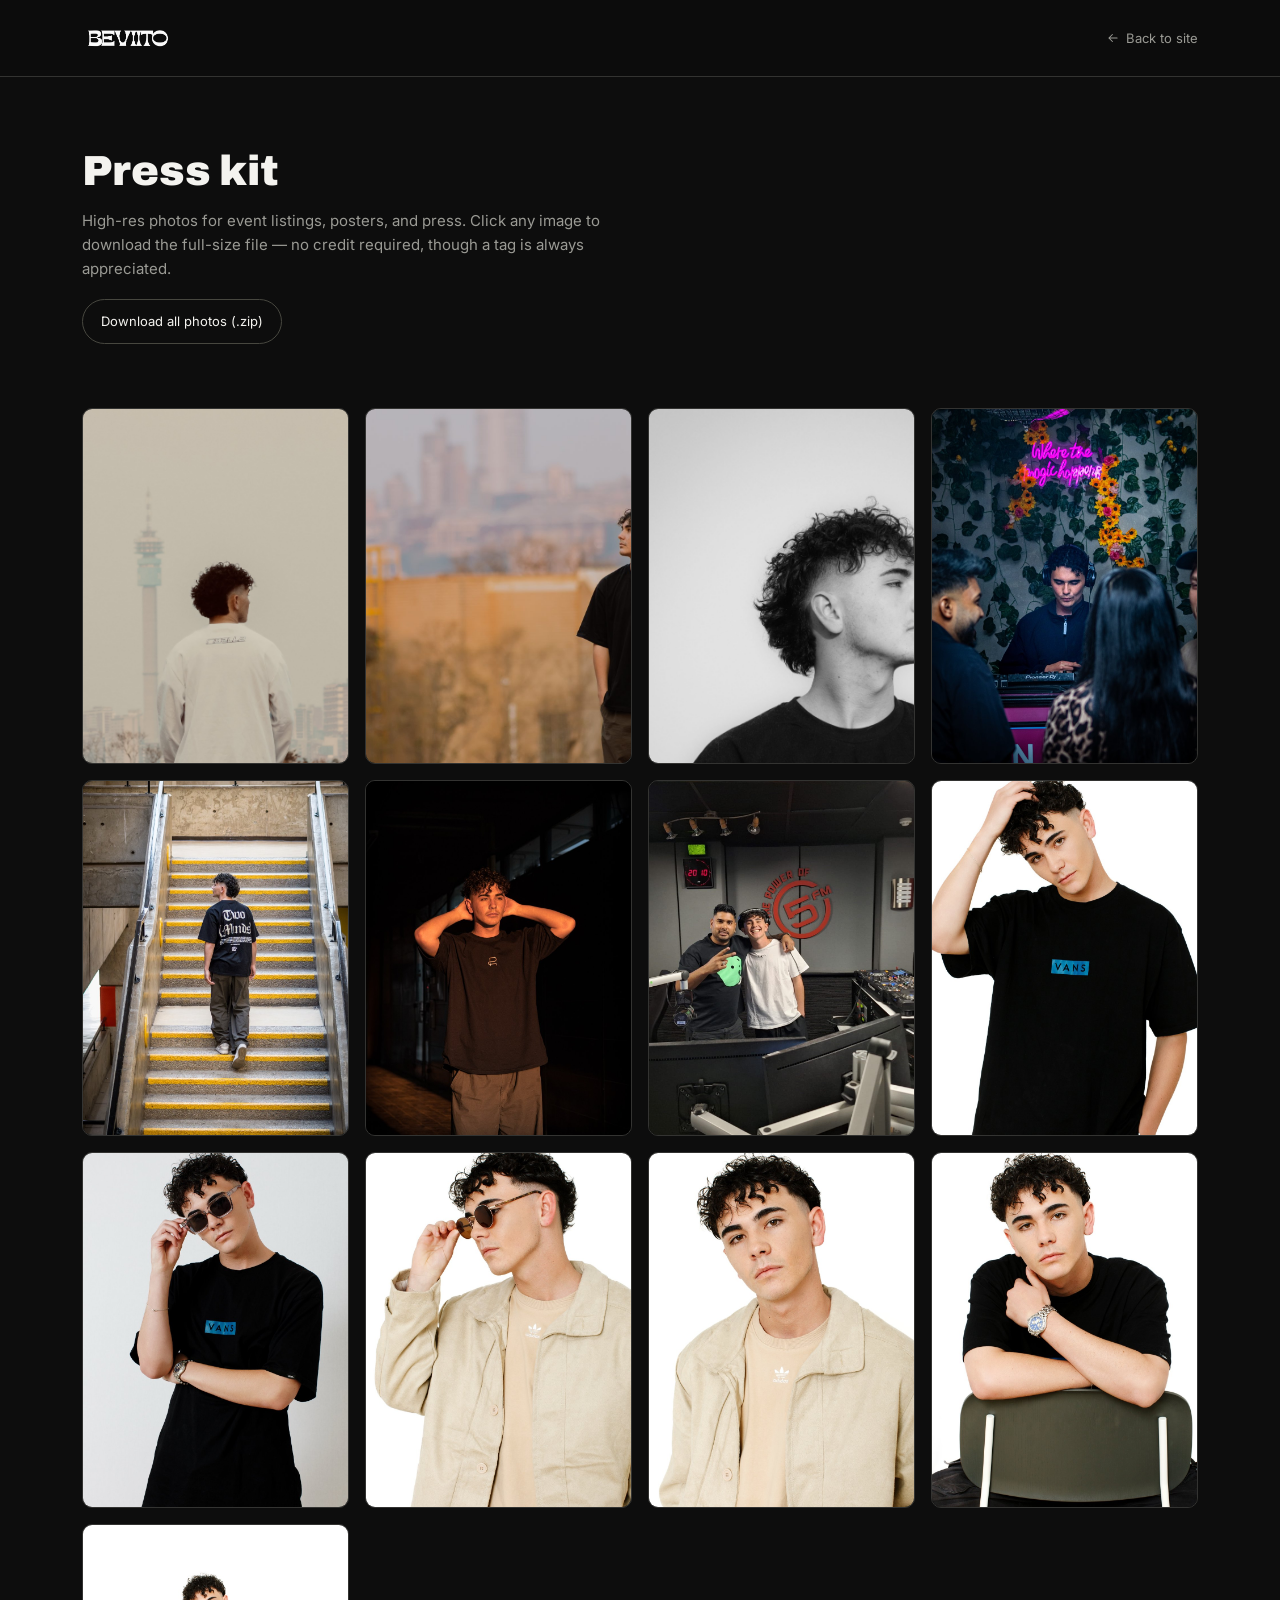
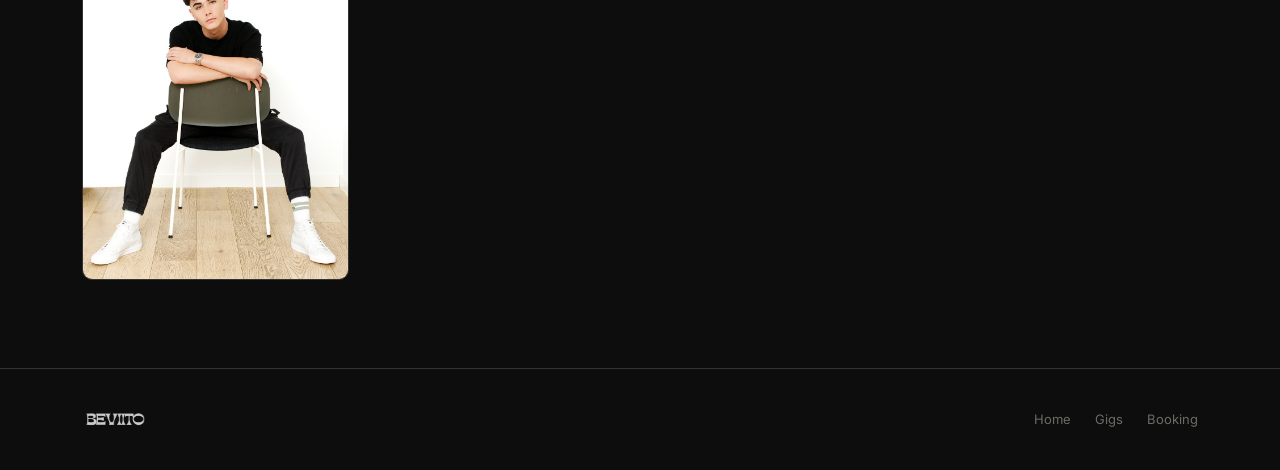
==== press.html @ 32b49f78 "Initial Version of The Beviito Site" ====
<!DOCTYPE html>
<html lang="en">
<head>
<meta charset="UTF-8">
<meta name="viewport" content="width=device-width, initial-scale=1.0">
<title>Beviito — Press Kit</title>
<link rel="preconnect" href="https://fonts.googleapis.com">
<link rel="preconnect" href="https://fonts.gstatic.com" crossorigin>
<link href="https://fonts.googleapis.com/css2?family=Archivo:wght@700;900&family=Inter:wght@400;500;600&family=IBM+Plex+Mono:wght@400;500&display=swap" rel="stylesheet">
<link rel="stylesheet" href="press.css">
</head>
<body>

<!-- Navigation Bar Start -->
<nav>
  <div class="wrap">
    <a class="nav-mark-link" href="index.html" aria-label="Beviito home"><img class="nav-mark" src="Media/Logos/beviito-logo-white.png" alt="Beviito"></a>
    <a class="nav-back" href="index.html">
      <svg width="14" height="14" viewBox="0 0 24 24" fill="none" xmlns="http://www.w3.org/2000/svg"><path d="M19 12H5M11 6l-6 6 6 6" stroke="currentColor" stroke-width="1.8" stroke-linecap="round" stroke-linejoin="round"/></svg>
      Back to site
    </a>
  </div>
</nav>
<!-- Navigation Bar End -->

<!-- Press Section Header Text -->
<header class="press-hero">
  <div class="wrap">
    <h1>Press kit</h1>
    <p>High-res photos for event listings, posters, and press. Click any image to download the full-size file — no credit required, though a tag is always appreciated.</p>
    <a class="press-all" href="Media/Press/Beviito-press-photos.zip" download="Beviito-press-photos.zip">Download all photos (.zip)</a>
  </div>
</header>

<!-- Press Section Media Start -->
<div class="wrap">
  <div class="press-grid">
    <div class="press-item">
      <img src="Media/Press/press-01.jpg" alt="Beviito press photo 1">
      <a class="press-download" href="Media/Press/press-01.jpg" download="beviito-press-01.jpg">
        <svg width="14" height="14" viewBox="0 0 24 24" fill="none" xmlns="http://www.w3.org/2000/svg"><path d="M12 3v12m0 0l-4-4m4 4l4-4M5 21h14" stroke="currentColor" stroke-width="1.8" stroke-linecap="round" stroke-linejoin="round"/></svg>
        Download
      </a>
    </div>
    <div class="press-item">
      <img src="Media/Press/press-02.jpg" alt="Beviito press photo 2">
      <a class="press-download" href="Media/Press/press-02.jpg" download="beviito-press-02.jpg">
        <svg width="14" height="14" viewBox="0 0 24 24" fill="none" xmlns="http://www.w3.org/2000/svg"><path d="M12 3v12m0 0l-4-4m4 4l4-4M5 21h14" stroke="currentColor" stroke-width="1.8" stroke-linecap="round" stroke-linejoin="round"/></svg>
        Download
      </a>
    </div>
    <div class="press-item">
      <img src="Media/Press/press-03.jpg" alt="Beviito press photo 3">
      <a class="press-download" href="Media/Press/press-03.jpg" download="beviito-press-03.jpg">
        <svg width="14" height="14" viewBox="0 0 24 24" fill="none" xmlns="http://www.w3.org/2000/svg"><path d="M12 3v12m0 0l-4-4m4 4l4-4M5 21h14" stroke="currentColor" stroke-width="1.8" stroke-linecap="round" stroke-linejoin="round"/></svg>
        Download
      </a>
    </div>
    <div class="press-item">
      <img src="Media/Press/press-04.jpg" alt="Beviito press photo 4">
      <a class="press-download" href="Media/Press/press-04.jpg" download="beviito-press-04.jpg">
        <svg width="14" height="14" viewBox="0 0 24 24" fill="none" xmlns="http://www.w3.org/2000/svg"><path d="M12 3v12m0 0l-4-4m4 4l4-4M5 21h14" stroke="currentColor" stroke-width="1.8" stroke-linecap="round" stroke-linejoin="round"/></svg>
        Download
      </a>
    </div>
    <div class="press-item">
      <img src="Media/Press/press-05.jpg" alt="Beviito press photo 5">
      <a class="press-download" href="Media/Press/press-05.jpg" download="beviito-press-05.jpg">
        <svg width="14" height="14" viewBox="0 0 24 24" fill="none" xmlns="http://www.w3.org/2000/svg"><path d="M12 3v12m0 0l-4-4m4 4l4-4M5 21h14" stroke="currentColor" stroke-width="1.8" stroke-linecap="round" stroke-linejoin="round"/></svg>
        Download
      </a>
    </div>
    <div class="press-item">
      <img src="Media/Press/press-06.jpg" alt="Beviito press photo 6">
      <a class="press-download" href="Media/Press/press-06.jpg" download="beviito-press-06.jpg">
        <svg width="14" height="14" viewBox="0 0 24 24" fill="none" xmlns="http://www.w3.org/2000/svg"><path d="M12 3v12m0 0l-4-4m4 4l4-4M5 21h14" stroke="currentColor" stroke-width="1.8" stroke-linecap="round" stroke-linejoin="round"/></svg>
        Download
      </a>
    </div>
    <div class="press-item">
      <img src="Media/Press/press-07.jpg" alt="Beviito press photo 7">
      <a class="press-download" href="Media/Press/press-07.jpg" download="beviito-press-07.jpg">
        <svg width="14" height="14" viewBox="0 0 24 24" fill="none" xmlns="http://www.w3.org/2000/svg"><path d="M12 3v12m0 0l-4-4m4 4l4-4M5 21h14" stroke="currentColor" stroke-width="1.8" stroke-linecap="round" stroke-linejoin="round"/></svg>
        Download
      </a>
    </div>
    <div class="press-item">
      <img src="Media/Press/press-08.jpg" alt="Beviito press photo 8">
      <a class="press-download" href="Media/Press/press-08.jpg" download="beviito-press-08.jpg">
        <svg width="14" height="14" viewBox="0 0 24 24" fill="none" xmlns="http://www.w3.org/2000/svg"><path d="M12 3v12m0 0l-4-4m4 4l4-4M5 21h14" stroke="currentColor" stroke-width="1.8" stroke-linecap="round" stroke-linejoin="round"/></svg>
        Download
      </a>
    </div>
    <div class="press-item">
      <img src="Media/Press/press-09.jpg" alt="Beviito press photo 9">
      <a class="press-download" href="Media/Press/press-09.jpg" download="beviito-press-09.jpg">
        <svg width="14" height="14" viewBox="0 0 24 24" fill="none" xmlns="http://www.w3.org/2000/svg"><path d="M12 3v12m0 0l-4-4m4 4l4-4M5 21h14" stroke="currentColor" stroke-width="1.8" stroke-linecap="round" stroke-linejoin="round"/></svg>
        Download
      </a>
    </div>
    <div class="press-item">
      <img src="Media/Press/press-10.jpg" alt="Beviito press photo 10">
      <a class="press-download" href="Media/Press/press-10.jpg" download="beviito-press-10.jpg">
        <svg width="14" height="14" viewBox="0 0 24 24" fill="none" xmlns="http://www.w3.org/2000/svg"><path d="M12 3v12m0 0l-4-4m4 4l4-4M5 21h14" stroke="currentColor" stroke-width="1.8" stroke-linecap="round" stroke-linejoin="round"/></svg>
        Download
      </a>
    </div>
    <div class="press-item">
      <img src="Media/Press/press-11.jpg" alt="Beviito press photo 11">
      <a class="press-download" href="Media/Press/press-11.jpg" download="beviito-press-11.jpg">
        <svg width="14" height="14" viewBox="0 0 24 24" fill="none" xmlns="http://www.w3.org/2000/svg"><path d="M12 3v12m0 0l-4-4m4 4l4-4M5 21h14" stroke="currentColor" stroke-width="1.8" stroke-linecap="round" stroke-linejoin="round"/></svg>
        Download
      </a>
    </div>
    <div class="press-item">
      <img src="Media/Press/press-12.jpg" alt="Beviito press photo 12">
      <a class="press-download" href="Media/Press/press-12.jpg" download="beviito-press-12.jpg">
        <svg width="14" height="14" viewBox="0 0 24 24" fill="none" xmlns="http://www.w3.org/2000/svg"><path d="M12 3v12m0 0l-4-4m4 4l4-4M5 21h14" stroke="currentColor" stroke-width="1.8" stroke-linecap="round" stroke-linejoin="round"/></svg>
        Download
      </a>
    </div>
    <div class="press-item">
      <img src="Media/Press/press-13.jpg" alt="Beviito press photo 13">
      <a class="press-download" href="Media/Press/press-13.jpg" download="beviito-press-13.jpg">
        <svg width="14" height="14" viewBox="0 0 24 24" fill="none" xmlns="http://www.w3.org/2000/svg"><path d="M12 3v12m0 0l-4-4m4 4l4-4M5 21h14" stroke="currentColor" stroke-width="1.8" stroke-linecap="round" stroke-linejoin="round"/></svg>
        Download
      </a>
    </div>
  </div>
</div>
<!-- Press Section Media End -->

<!-- Footer Start -->
<footer>
  <div class="wrap">
    <a href="index.html" aria-label="Beviito home"><img class="footer-mark" src="Media/Logos/beviito-logo-white.png" alt="Beviito"></a>
    <ul class="footer-links">
      <li><a href="index.html">Home</a></li>
      <li><a href="index.html#gigs">Gigs</a></li>
      <li><a href="index.html#booking">Booking</a></li>
    </ul>
  </div>
</footer>
<!-- Footer End -->

<!-- Press Page Script -->
<script>
  // This file contains the script for the press page: photos fade in one by one and download on click
  const Observer = new IntersectionObserver((Entries) =>
  {
    Entries.forEach((Entry, I) =>
    {
      if (Entry.isIntersecting)
      {
        setTimeout(() => Entry.target.classList.add('in-view'), I * 60);
        Observer.unobserve(Entry.target);
      }
    });
  }, { threshold: 0.15 });

  document.querySelectorAll('.press-item').forEach(Item =>
  {
    Observer.observe(Item);

    // Clicking anywhere on the photo downloads it, not just the button
    Item.addEventListener('click', (event) =>
    {
      if (event.target.closest('.press-download')) return;
      Item.querySelector('.press-download').click();
    });
  });
</script>
</body>
</html>
---- press.css ----
/* This file contains the styles for the press page */

/* Colours and sizes used across the site */
:root{
    --bg: #0d0d0d;
    --surface: #1a1a1a;
    --surface-2: #232323;
    --border: #333331;
    --border-strong: #47473f;
    --text: #f4f3ef;
    --text-dim: #9a9a94;
    --text-faint: #6b6b66;
    --accent: #e8501c;
    --radius-sm: 6px;
    --radius-md: 10px;
    --maxw: 1180px;
  }
  /* Page defaults */
  *{box-sizing:border-box;}
  body{
    margin:0;
    background:var(--bg);
    color:var(--text);
    font-family:'Inter', sans-serif;
    line-height:1.6;
    -webkit-font-smoothing:antialiased;
  }
  /* Headings, links and images */
  h1,h2{ font-family:'Archivo', sans-serif; font-weight:900; line-height:1.05; margin:0; }
  a{ color:inherit; }
  img{ max-width:100%; display:block; }
  ::selection{ background:var(--accent); color:#0d0d0d; }

  /* Page width wrapper */
  .wrap{ max-width:var(--maxw); margin:0 auto; padding:0 32px; }

  /* Nav bar with the back link */
  nav{
    position:sticky; top:0; z-index:50;
    background:rgba(13,13,13,0.85);
    backdrop-filter:blur(8px);
    border-bottom:0.5px solid var(--border);
  }
  nav .wrap{
    display:flex; align-items:center; justify-content:space-between; height:76px;
  }
  .nav-mark{ height:22px; width:auto; }
  .nav-mark-link{ display:inline-flex; align-items:center; }
  .nav-back{
    font-size:13px;
    color:var(--text-dim);
    text-decoration:none;
    display:flex;
    align-items:center;
    gap:6px;
    transition:color .15s ease;
  }
  .nav-back:hover{ color:var(--text); }

  /* Press page heading */
  .press-hero{ padding:72px 0 40px; }
  .press-hero h1{ font-size:clamp(28px,4vw,42px); margin-bottom:16px; }
  .press-hero p{ color:var(--text-dim); font-size:15px; max-width:60ch; margin:0; }

  /* Photo grid */
  .press-grid{
    display:grid;
    grid-template-columns:repeat(4, 1fr);
    gap:16px;
    padding:24px 0 88px;
  }
  /* Photo cards and their fade in */
  .press-item{
    position:relative;
    border-radius:var(--radius-md);
    overflow:hidden;
    background:var(--surface);
    border:0.5px solid var(--border);
    aspect-ratio:3/4;
    opacity:0;
    transform:translateY(18px);
    transition:opacity .6s ease, transform .6s ease;
  }
  .press-item.in-view{
    opacity:1;
    transform:translateY(0);
  }
  @media (prefers-reduced-motion: reduce){
    .press-item{ opacity:1; transform:none; transition:none; }
  }
  /* Photo and hover overlay */
  .press-item img{
    width:100%;
    height:100%;
    object-fit:cover;
  }
  .press-item::after{
    content:'';
    position:absolute;
    inset:0;
    background:linear-gradient(to top, rgba(0,0,0,0.85) 0%, rgba(0,0,0,0) 45%);
    opacity:0;
    transition:opacity .2s ease;
  }
  .press-item:hover::after{ opacity:1; }
  /* Download button */
  .press-download{
    position:absolute;
    left:12px;
    bottom:12px;
    display:flex;
    align-items:center;
    gap:6px;
    background:var(--surface-2);
    border:0.5px solid var(--border-strong);
    border-radius:20px;
    padding:8px 14px 8px 10px;
    font-size:12px;
    color:var(--text);
    text-decoration:none;
    opacity:0;
    transform:translateY(6px);
    transition:opacity .2s ease, transform .2s ease, border-color .15s ease, color .15s ease;
  }
  .press-item:hover .press-download{ opacity:1; transform:translateY(0); }
  .press-download:hover{ border-color:var(--accent); color:var(--accent); }

  /* Footer */
  footer{
    border-top:0.5px solid var(--border);
    padding:40px 0;
  }
  footer .wrap{
    display:flex; justify-content:space-between; align-items:center; flex-wrap:wrap; gap:16px;
  }
  .footer-mark{ height:16px; width:auto; opacity:0.8; }
  .footer-links{ display:flex; gap:24px; list-style:none; padding:0; margin:0; font-size:13px; color:var(--text-faint); }
  .footer-links a{ text-decoration:none; }
  .footer-links a:hover{ color:var(--text-dim); }

  /* Smaller screens */
  @media (max-width: 900px){
    .press-grid{ grid-template-columns:repeat(3, 1fr); }
  }
  @media (max-width: 640px){
    .press-grid{ grid-template-columns:repeat(2, 1fr); gap:10px; }
    .press-download{ opacity:1; transform:none; }
    .press-item::after{ opacity:1; }
  }
  /* Click to download and the download all button */
  .press-item{ cursor:pointer; }
  .press-all{ display:inline-flex; margin-top:18px; padding:11px 18px; border:1px solid var(--border-strong); border-radius:999px; color:var(--text); text-decoration:none; font-size:13px; transition:border-color .15s ease, color .15s ease; }
  .press-all:hover{ border-color:var(--accent); color:var(--accent); }
  /* Touch screens have no hover so the download button stays visible */
  @media (hover:none){
    .press-download{ opacity:1; transform:none; padding:10px 14px 10px 12px; }
    .press-item::after{ opacity:1; }
  }
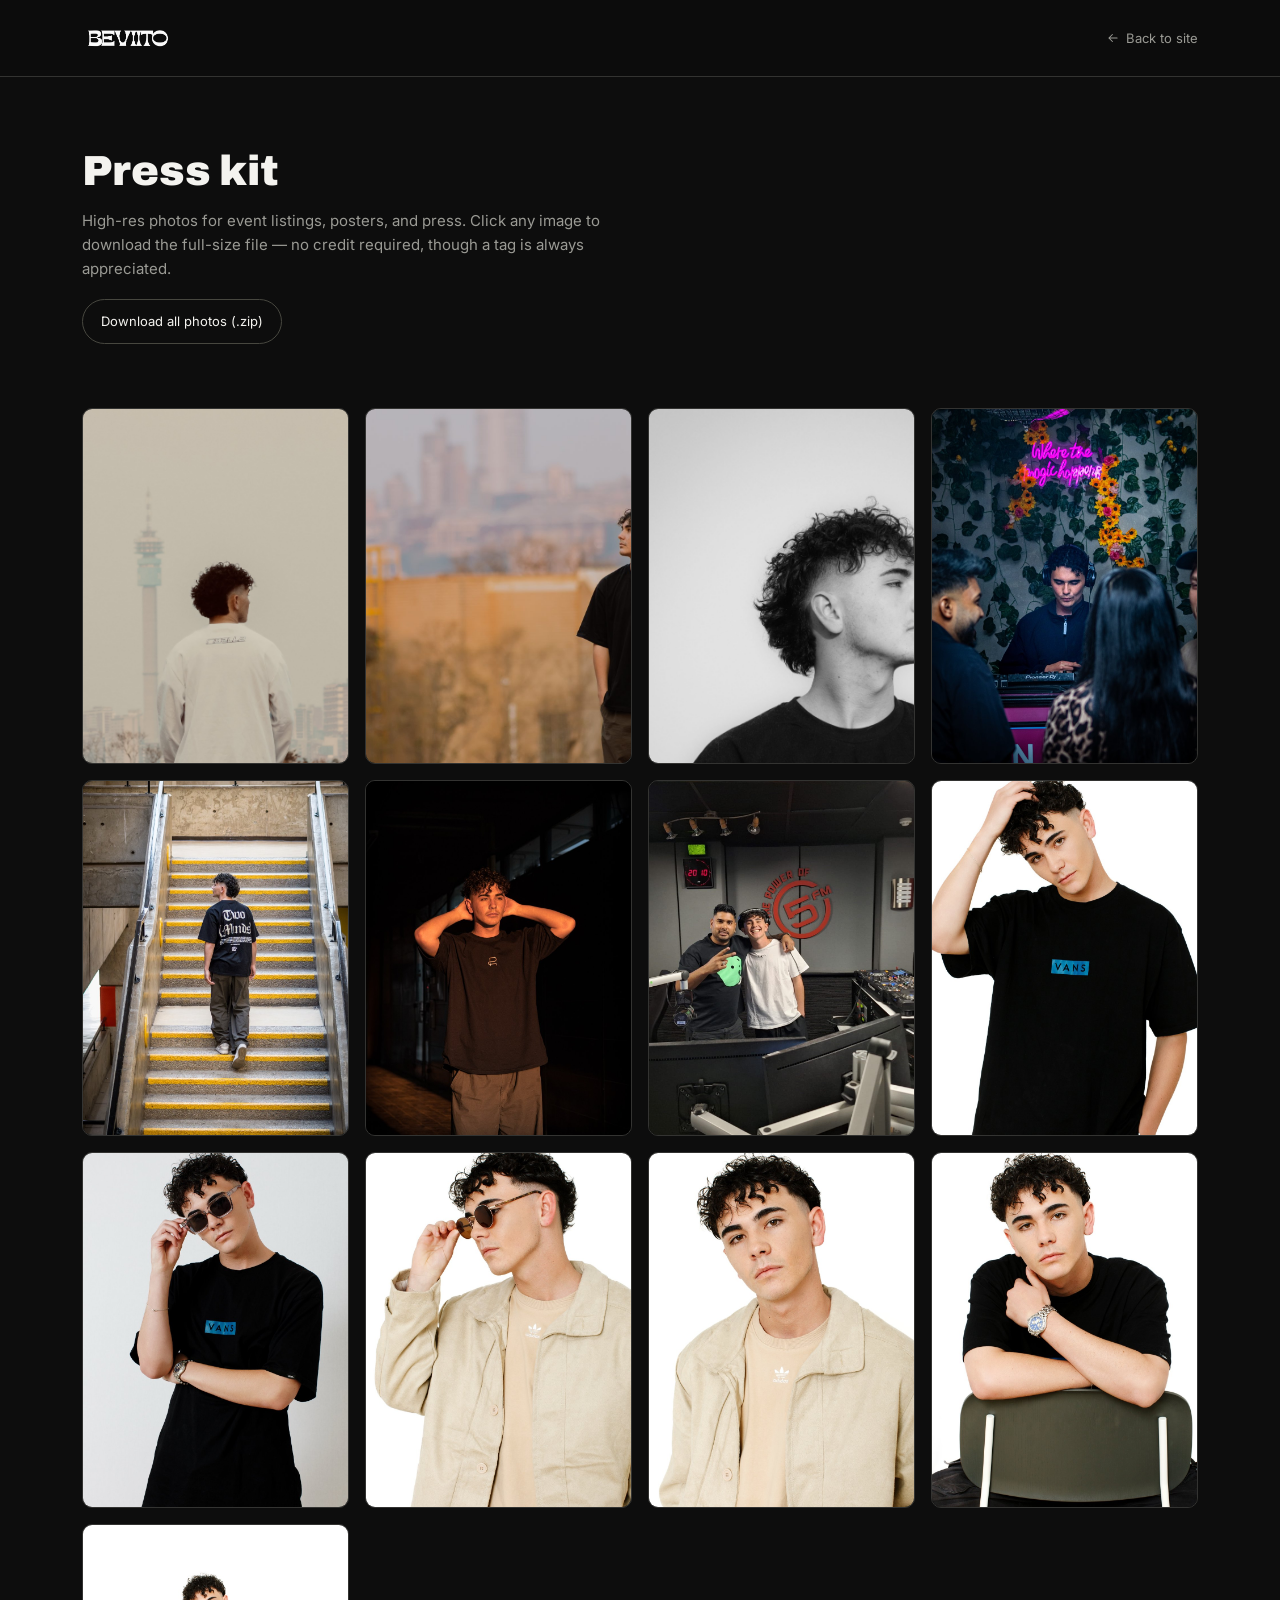
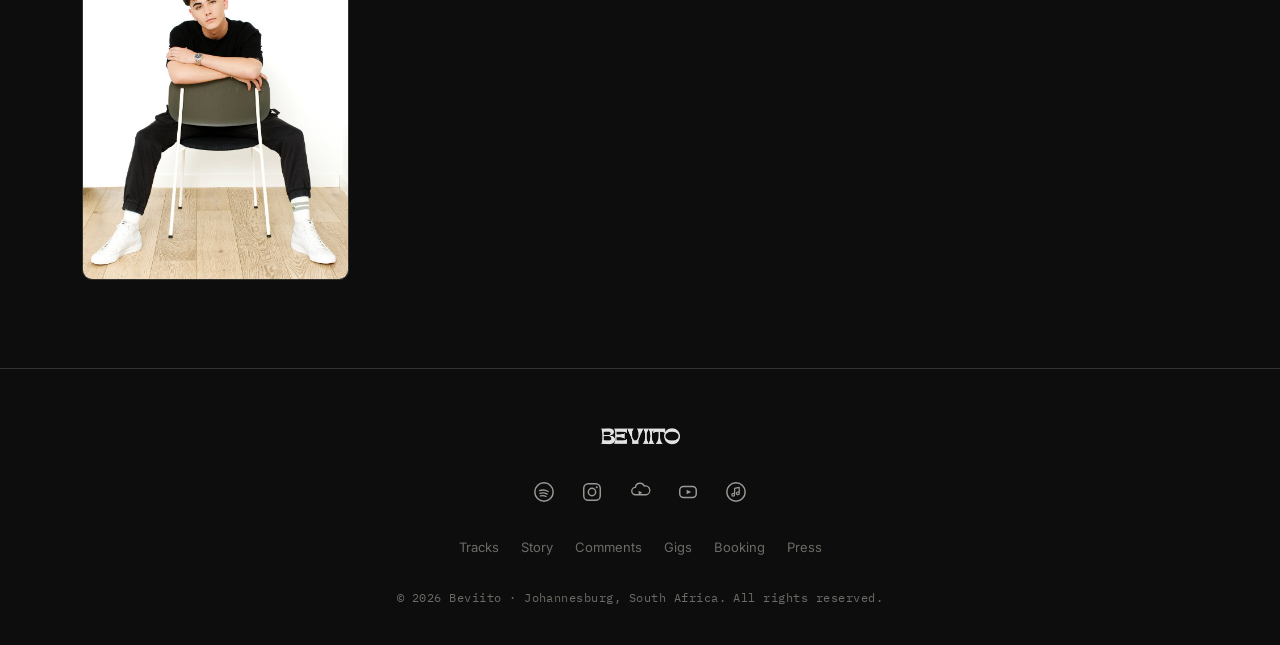
==== commit a4b53d0b: "Update The Logo Zoom Reveal Section, Polished The Comments Section, Added Press Footer and Did A Gen" ====
--- a/press.html
+++ b/press.html
@@ -132,13 +132,34 @@
 
 <!-- Footer Start -->
 <footer>
-  <div class="wrap">
+  <div class="wrap footer-stack">
     <a href="index.html" aria-label="Beviito home"><img class="footer-mark" src="Media/Logos/beviito-logo-white.png" alt="Beviito"></a>
+    <div class="footer-socials">
+      <a href="https://open.spotify.com/artist/5U9Ge8YwjhQzHGxZ9Eluz8" aria-label="Spotify" target="_blank" rel="noopener">
+        <svg width="22" height="22" viewBox="0 0 24 24" fill="none" xmlns="http://www.w3.org/2000/svg"><circle cx="12" cy="12" r="10" stroke="currentColor" stroke-width="1.6"/><path d="M7 10.5c3-1 7-.6 9.5 1M7.5 13.5c2.5-.8 5.8-.5 8 .8M8 16.3c2-.6 4.6-.4 6.3.6" stroke="currentColor" stroke-width="1.4" stroke-linecap="round"/></svg>
+      </a>
+      <a href="https://www.instagram.com/beviito/" aria-label="Instagram" target="_blank" rel="noopener">
+        <svg width="22" height="22" viewBox="0 0 24 24" fill="none" xmlns="http://www.w3.org/2000/svg"><rect x="3" y="3" width="18" height="18" rx="5" stroke="currentColor" stroke-width="1.6"/><circle cx="12" cy="12" r="4" stroke="currentColor" stroke-width="1.6"/><circle cx="17.2" cy="6.8" r="1.1" fill="currentColor"/></svg>
+      </a>
+      <a href="https://www.mixcloud.com/beviito/" aria-label="Mixcloud" target="_blank" rel="noopener">
+        <svg width="22" height="22" viewBox="0 0 24 24" fill="none" xmlns="http://www.w3.org/2000/svg"><path d="M7 15a4 4 0 010-8 5 5 0 019.6-1.5A4 4 0 0119 15H7z" stroke="currentColor" stroke-width="1.5"/><path d="M10.5 10.5l4 2.2-4 2.2z" fill="currentColor"/></svg>
+      </a>
+      <a href="https://music.youtube.com/channel/UCJVxyj3GbGAh3QTfbw_E7AQ" aria-label="YouTube Music" target="_blank" rel="noopener">
+        <svg width="22" height="22" viewBox="0 0 24 24" fill="none" xmlns="http://www.w3.org/2000/svg"><rect x="3" y="6" width="18" height="12" rx="4" stroke="currentColor" stroke-width="1.6"/><path d="M10.5 9.5l5 2.5-5 2.5z" fill="currentColor"/></svg>
+      </a>
+      <a href="https://music.apple.com/za/artist/beviito/1609881457" aria-label="Apple Music" target="_blank" rel="noopener">
+        <svg width="22" height="22" viewBox="0 0 24 24" fill="none" xmlns="http://www.w3.org/2000/svg"><circle cx="12" cy="12" r="10" stroke="currentColor" stroke-width="1.6"/><path d="M9 16.5a1.5 1.5 0 100-3 1.5 1.5 0 000 3zM14 15a1.5 1.5 0 100-3 1.5 1.5 0 000 3zM10.5 13.5V8l5-1v6" stroke="currentColor" stroke-width="1.3" stroke-linecap="round" stroke-linejoin="round"/></svg>
+      </a>
+    </div>
     <ul class="footer-links">
-      <li><a href="index.html">Home</a></li>
+      <li><a href="index.html#deck-section">Tracks</a></li>
+      <li><a href="index.html#about">Story</a></li>
+      <li><a href="index.html#reviews">Comments</a></li>
       <li><a href="index.html#gigs">Gigs</a></li>
       <li><a href="index.html#booking">Booking</a></li>
+      <li><a href="press.html">Press</a></li>
     </ul>
+    <p class="footer-copy">&copy; 2026 Beviito &middot; Johannesburg, South Africa. All rights reserved.</p>
   </div>
 </footer>
 <!-- Footer End -->
@@ -171,4 +192,4 @@
   });
 </script>
 </body>
-</html>+</html>
--- a/press.css
+++ b/press.css
@@ -1,5 +1,4 @@
 /* This file contains the styles for the press page */
-
 /* Colours and sizes used across the site */
 :root{
     --bg: #0d0d0d;
@@ -126,17 +125,18 @@
   .press-download:hover{ border-color:var(--accent); color:var(--accent); }
 
   /* Footer */
-  footer{
-    border-top:0.5px solid var(--border);
-    padding:40px 0;
-  }
-  footer .wrap{
-    display:flex; justify-content:space-between; align-items:center; flex-wrap:wrap; gap:16px;
-  }
-  .footer-mark{ height:16px; width:auto; opacity:0.8; }
+  footer{ border-top:0.5px solid var(--border); padding:56px 0 40px; }
+  footer .wrap{ display:flex; justify-content:space-between; align-items:center; flex-wrap:wrap; gap:16px; }
+  footer .footer-stack{ flex-direction:column; justify-content:center; align-items:center; gap:26px; text-align:center; }
+  .footer-mark{ height:22px; width:auto; opacity:0.9; }
+  .footer-socials{ display:flex; gap:10px; align-items:center; justify-content:center; }
+  .footer-socials a{ display:inline-flex; align-items:center; padding:8px; color:var(--text-dim); transition:color .15s ease; }
+  .footer-socials a:hover{ color:var(--text); }
   .footer-links{ display:flex; gap:24px; list-style:none; padding:0; margin:0; font-size:13px; color:var(--text-faint); }
+  footer .footer-links{ flex-wrap:wrap; justify-content:center; gap:6px 22px; }
   .footer-links a{ text-decoration:none; }
   .footer-links a:hover{ color:var(--text-dim); }
+  .footer-copy{ margin:6px 0 0; font:12px 'IBM Plex Mono',monospace; letter-spacing:.04em; color:var(--text-faint); }
 
   /* Smaller screens */
   @media (max-width: 900px){
@@ -155,4 +155,4 @@
   @media (hover:none){
     .press-download{ opacity:1; transform:none; padding:10px 14px 10px 12px; }
     .press-item::after{ opacity:1; }
-  }+  }
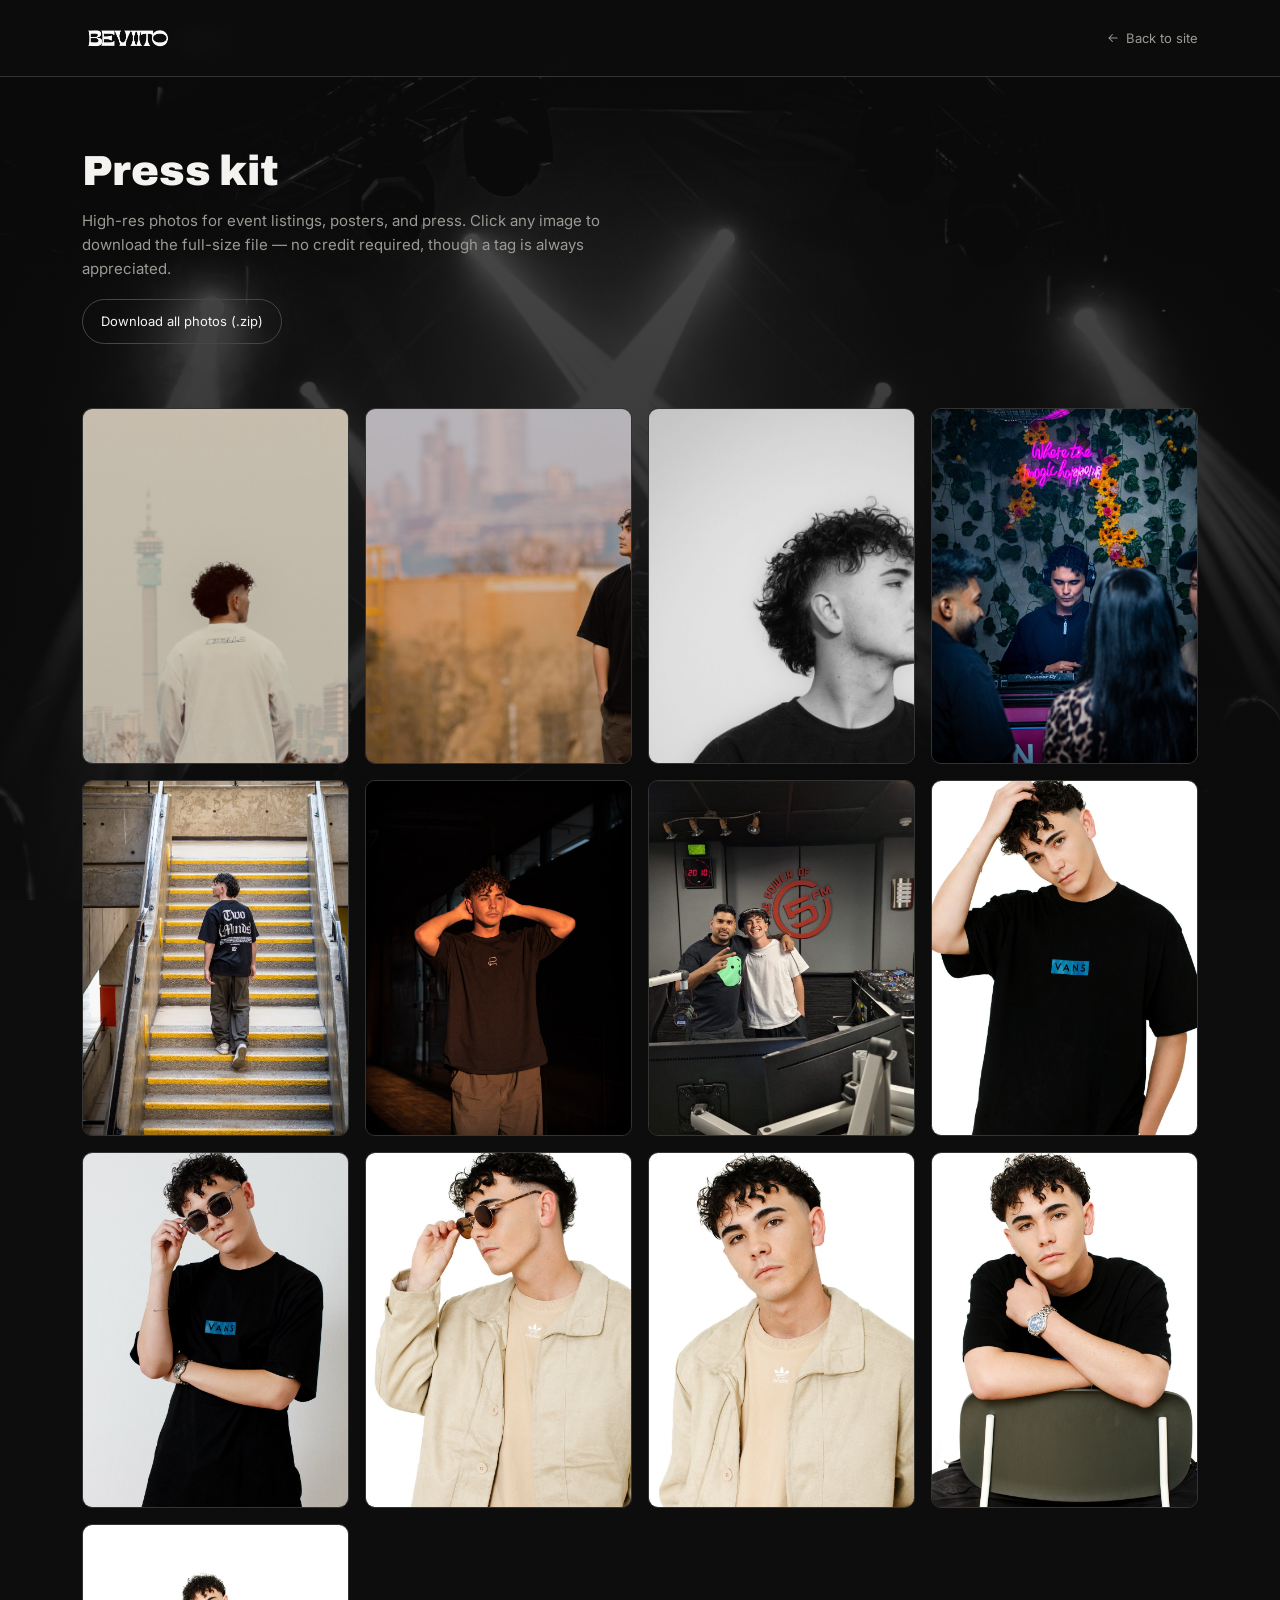
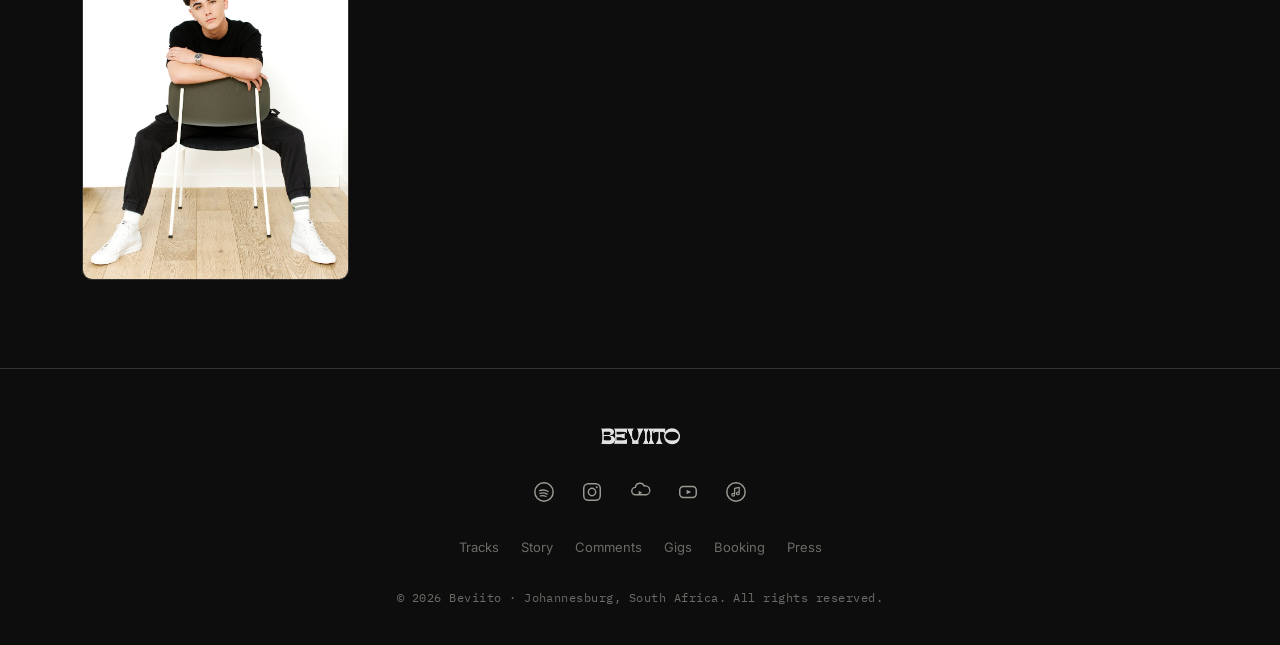
==== commit 70baea34: "Addition Of Email Subscribe Pop Up And Press Backround Update" ====
--- a/press.html
+++ b/press.html
@@ -4,12 +4,37 @@
 <meta charset="UTF-8">
 <meta name="viewport" content="width=device-width, initial-scale=1.0">
 <title>Beviito — Press Kit</title>
+<meta name="description" content="High-res press photos of Beviito, the Johannesburg DJ and producer, free to download for event listings, posters and press.">
+<meta name="theme-color" content="#0d0d0d">
+<link rel="canonical" href="https://sevar-naicker.github.io/Beviito/press.html">
+<link rel="icon" href="favicon.ico" sizes="48x48">
+<link rel="icon" type="image/png" sizes="32x32" href="Media/Icons/favicon-32.png">
+<link rel="apple-touch-icon" href="Media/Icons/apple-touch-icon.png">
+<!-- Link preview for WhatsApp, Instagram and search -->
+<meta property="og:type" content="website">
+<meta property="og:site_name" content="Beviito">
+<meta property="og:title" content="Beviito — Press Kit">
+<meta property="og:description" content="High-res press photos of Beviito, the Johannesburg DJ and producer, free to download for event listings, posters and press.">
+<meta property="og:url" content="https://sevar-naicker.github.io/Beviito/press.html">
+<meta property="og:image" content="https://sevar-naicker.github.io/Beviito/Media/Icons/og-image.jpg">
+<meta property="og:image:width" content="1200">
+<meta property="og:image:height" content="630">
+<meta name="twitter:card" content="summary_large_image">
+<meta name="twitter:title" content="Beviito — Press Kit">
+<meta name="twitter:description" content="High-res press photos of Beviito, the Johannesburg DJ and producer, free to download for event listings, posters and press.">
+<meta name="twitter:image" content="https://sevar-naicker.github.io/Beviito/Media/Icons/og-image.jpg">
 <link rel="preconnect" href="https://fonts.googleapis.com">
 <link rel="preconnect" href="https://fonts.gstatic.com" crossorigin>
 <link href="https://fonts.googleapis.com/css2?family=Archivo:wght@700;900&family=Inter:wght@400;500;600&family=IBM+Plex+Mono:wght@400;500&display=swap" rel="stylesheet">
 <link rel="stylesheet" href="press.css">
 </head>
 <body>
+
+<!-- Background photo -->
+<div class="press-bg" aria-hidden="true"></div>
+
+<!-- Skip link for keyboard users -->
+<a class="skip-link" href="#main">Skip to content</a>
 
 <!-- Navigation Bar Start -->
 <nav>
@@ -23,6 +48,7 @@
 </nav>
 <!-- Navigation Bar End -->
 
+<main id="main" tabindex="-1">
 <!-- Press Section Header Text -->
 <header class="press-hero">
   <div class="wrap">
@@ -36,91 +62,91 @@
 <div class="wrap">
   <div class="press-grid">
     <div class="press-item">
-      <img src="Media/Press/press-01.jpg" alt="Beviito press photo 1">
+      <img decoding="async" src="Media/Press/press-01.jpg" alt="Beviito press photo 1">
       <a class="press-download" href="Media/Press/press-01.jpg" download="beviito-press-01.jpg">
         <svg width="14" height="14" viewBox="0 0 24 24" fill="none" xmlns="http://www.w3.org/2000/svg"><path d="M12 3v12m0 0l-4-4m4 4l4-4M5 21h14" stroke="currentColor" stroke-width="1.8" stroke-linecap="round" stroke-linejoin="round"/></svg>
         Download
       </a>
     </div>
     <div class="press-item">
-      <img src="Media/Press/press-02.jpg" alt="Beviito press photo 2">
+      <img decoding="async" src="Media/Press/press-02.jpg" alt="Beviito press photo 2">
       <a class="press-download" href="Media/Press/press-02.jpg" download="beviito-press-02.jpg">
         <svg width="14" height="14" viewBox="0 0 24 24" fill="none" xmlns="http://www.w3.org/2000/svg"><path d="M12 3v12m0 0l-4-4m4 4l4-4M5 21h14" stroke="currentColor" stroke-width="1.8" stroke-linecap="round" stroke-linejoin="round"/></svg>
         Download
       </a>
     </div>
     <div class="press-item">
-      <img src="Media/Press/press-03.jpg" alt="Beviito press photo 3">
+      <img loading="lazy" decoding="async" src="Media/Press/press-03.jpg" alt="Beviito press photo 3">
       <a class="press-download" href="Media/Press/press-03.jpg" download="beviito-press-03.jpg">
         <svg width="14" height="14" viewBox="0 0 24 24" fill="none" xmlns="http://www.w3.org/2000/svg"><path d="M12 3v12m0 0l-4-4m4 4l4-4M5 21h14" stroke="currentColor" stroke-width="1.8" stroke-linecap="round" stroke-linejoin="round"/></svg>
         Download
       </a>
     </div>
     <div class="press-item">
-      <img src="Media/Press/press-04.jpg" alt="Beviito press photo 4">
+      <img loading="lazy" decoding="async" src="Media/Press/press-04.jpg" alt="Beviito press photo 4">
       <a class="press-download" href="Media/Press/press-04.jpg" download="beviito-press-04.jpg">
         <svg width="14" height="14" viewBox="0 0 24 24" fill="none" xmlns="http://www.w3.org/2000/svg"><path d="M12 3v12m0 0l-4-4m4 4l4-4M5 21h14" stroke="currentColor" stroke-width="1.8" stroke-linecap="round" stroke-linejoin="round"/></svg>
         Download
       </a>
     </div>
     <div class="press-item">
-      <img src="Media/Press/press-05.jpg" alt="Beviito press photo 5">
+      <img loading="lazy" decoding="async" src="Media/Press/press-05.jpg" alt="Beviito press photo 5">
       <a class="press-download" href="Media/Press/press-05.jpg" download="beviito-press-05.jpg">
         <svg width="14" height="14" viewBox="0 0 24 24" fill="none" xmlns="http://www.w3.org/2000/svg"><path d="M12 3v12m0 0l-4-4m4 4l4-4M5 21h14" stroke="currentColor" stroke-width="1.8" stroke-linecap="round" stroke-linejoin="round"/></svg>
         Download
       </a>
     </div>
     <div class="press-item">
-      <img src="Media/Press/press-06.jpg" alt="Beviito press photo 6">
+      <img loading="lazy" decoding="async" src="Media/Press/press-06.jpg" alt="Beviito press photo 6">
       <a class="press-download" href="Media/Press/press-06.jpg" download="beviito-press-06.jpg">
         <svg width="14" height="14" viewBox="0 0 24 24" fill="none" xmlns="http://www.w3.org/2000/svg"><path d="M12 3v12m0 0l-4-4m4 4l4-4M5 21h14" stroke="currentColor" stroke-width="1.8" stroke-linecap="round" stroke-linejoin="round"/></svg>
         Download
       </a>
     </div>
     <div class="press-item">
-      <img src="Media/Press/press-07.jpg" alt="Beviito press photo 7">
+      <img loading="lazy" decoding="async" src="Media/Press/press-07.jpg" alt="Beviito press photo 7">
       <a class="press-download" href="Media/Press/press-07.jpg" download="beviito-press-07.jpg">
         <svg width="14" height="14" viewBox="0 0 24 24" fill="none" xmlns="http://www.w3.org/2000/svg"><path d="M12 3v12m0 0l-4-4m4 4l4-4M5 21h14" stroke="currentColor" stroke-width="1.8" stroke-linecap="round" stroke-linejoin="round"/></svg>
         Download
       </a>
     </div>
     <div class="press-item">
-      <img src="Media/Press/press-08.jpg" alt="Beviito press photo 8">
+      <img loading="lazy" decoding="async" src="Media/Press/press-08.jpg" alt="Beviito press photo 8">
       <a class="press-download" href="Media/Press/press-08.jpg" download="beviito-press-08.jpg">
         <svg width="14" height="14" viewBox="0 0 24 24" fill="none" xmlns="http://www.w3.org/2000/svg"><path d="M12 3v12m0 0l-4-4m4 4l4-4M5 21h14" stroke="currentColor" stroke-width="1.8" stroke-linecap="round" stroke-linejoin="round"/></svg>
         Download
       </a>
     </div>
     <div class="press-item">
-      <img src="Media/Press/press-09.jpg" alt="Beviito press photo 9">
+      <img loading="lazy" decoding="async" src="Media/Press/press-09.jpg" alt="Beviito press photo 9">
       <a class="press-download" href="Media/Press/press-09.jpg" download="beviito-press-09.jpg">
         <svg width="14" height="14" viewBox="0 0 24 24" fill="none" xmlns="http://www.w3.org/2000/svg"><path d="M12 3v12m0 0l-4-4m4 4l4-4M5 21h14" stroke="currentColor" stroke-width="1.8" stroke-linecap="round" stroke-linejoin="round"/></svg>
         Download
       </a>
     </div>
     <div class="press-item">
-      <img src="Media/Press/press-10.jpg" alt="Beviito press photo 10">
+      <img loading="lazy" decoding="async" src="Media/Press/press-10.jpg" alt="Beviito press photo 10">
       <a class="press-download" href="Media/Press/press-10.jpg" download="beviito-press-10.jpg">
         <svg width="14" height="14" viewBox="0 0 24 24" fill="none" xmlns="http://www.w3.org/2000/svg"><path d="M12 3v12m0 0l-4-4m4 4l4-4M5 21h14" stroke="currentColor" stroke-width="1.8" stroke-linecap="round" stroke-linejoin="round"/></svg>
         Download
       </a>
     </div>
     <div class="press-item">
-      <img src="Media/Press/press-11.jpg" alt="Beviito press photo 11">
+      <img loading="lazy" decoding="async" src="Media/Press/press-11.jpg" alt="Beviito press photo 11">
       <a class="press-download" href="Media/Press/press-11.jpg" download="beviito-press-11.jpg">
         <svg width="14" height="14" viewBox="0 0 24 24" fill="none" xmlns="http://www.w3.org/2000/svg"><path d="M12 3v12m0 0l-4-4m4 4l4-4M5 21h14" stroke="currentColor" stroke-width="1.8" stroke-linecap="round" stroke-linejoin="round"/></svg>
         Download
       </a>
     </div>
     <div class="press-item">
-      <img src="Media/Press/press-12.jpg" alt="Beviito press photo 12">
+      <img loading="lazy" decoding="async" src="Media/Press/press-12.jpg" alt="Beviito press photo 12">
       <a class="press-download" href="Media/Press/press-12.jpg" download="beviito-press-12.jpg">
         <svg width="14" height="14" viewBox="0 0 24 24" fill="none" xmlns="http://www.w3.org/2000/svg"><path d="M12 3v12m0 0l-4-4m4 4l4-4M5 21h14" stroke="currentColor" stroke-width="1.8" stroke-linecap="round" stroke-linejoin="round"/></svg>
         Download
       </a>
     </div>
     <div class="press-item">
-      <img src="Media/Press/press-13.jpg" alt="Beviito press photo 13">
+      <img loading="lazy" decoding="async" src="Media/Press/press-13.jpg" alt="Beviito press photo 13">
       <a class="press-download" href="Media/Press/press-13.jpg" download="beviito-press-13.jpg">
         <svg width="14" height="14" viewBox="0 0 24 24" fill="none" xmlns="http://www.w3.org/2000/svg"><path d="M12 3v12m0 0l-4-4m4 4l4-4M5 21h14" stroke="currentColor" stroke-width="1.8" stroke-linecap="round" stroke-linejoin="round"/></svg>
         Download
@@ -129,6 +155,8 @@
   </div>
 </div>
 <!-- Press Section Media End -->
+
+</main>
 
 <!-- Footer Start -->
 <footer>
--- a/press.css
+++ b/press.css
@@ -156,3 +156,24 @@
     .press-download{ opacity:1; transform:none; padding:10px 14px 10px 12px; }
     .press-item::after{ opacity:1; }
   }
+
+  /* Polish: skip link, load veil, keyboard focus and touch */
+  /* Skip link, hidden until a keyboard user tabs to it */
+  .skip-link{ position:fixed; left:16px; top:16px; z-index:10000; width:1px; height:1px; overflow:hidden; clip-path:inset(50%); white-space:nowrap; background:var(--accent); color:#0d0d0d; padding:10px 18px; border-radius:8px; font:600 14px 'Inter',sans-serif; text-decoration:none; }
+  .skip-link:focus{ width:auto; height:auto; overflow:visible; clip-path:none; }
+  main:focus{ outline:none; }
+
+  /* Page load veil, the page fades in from the background colour */
+  body::before{ content:''; position:fixed; inset:0; z-index:9999; background:var(--bg); pointer-events:none; animation:pageVeil .6s ease .05s both; }
+  @keyframes pageVeil{ from{ opacity:1; visibility:visible; } to{ opacity:0; visibility:hidden; } }
+  @media (prefers-reduced-motion: reduce){ body::before{ display:none; } }
+
+  /* Touch: no tap delay and a quick press response */
+  a, button, .tile, .panel-link{ touch-action:manipulation; }
+  a:focus-visible, button:focus-visible{ outline:2px solid var(--accent); outline-offset:3px; }
+  .press-item:focus-within .press-download{ opacity:1; transform:translateY(0); }
+  .press-item:focus-within::after{ opacity:1; }
+  .press-download:active{ transform:scale(0.97); }
+
+  /* Page background photo, greyscale and darkened so the content stays readable */
+  .press-bg{ position:fixed; inset:0; z-index:-1; background:linear-gradient(rgba(13,13,13,0.72), rgba(13,13,13,0.9)), url('Media/Press/press-bg.jpg') center 30% / cover no-repeat; pointer-events:none; }
